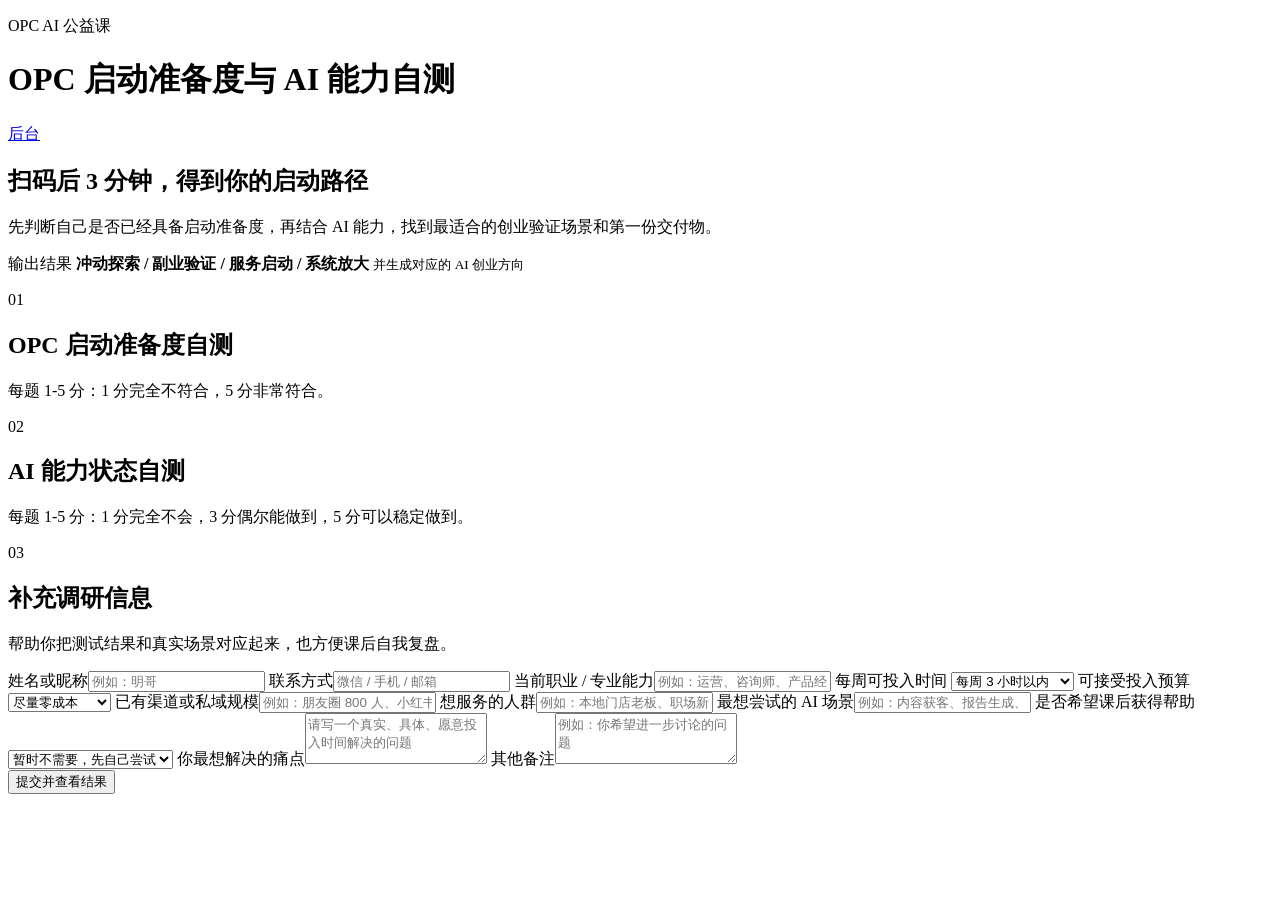
==== webapp/public/index.html @ 3d86de77 "Add OPC AI survey app" ====
<!doctype html>
<html lang="zh-CN">
  <head>
    <meta charset="utf-8" />
    <meta name="viewport" content="width=device-width, initial-scale=1" />
    <title>OPC AI 创业自测</title>
    <link rel="stylesheet" href="/styles.css" />
  </head>
  <body>
    <header class="topbar">
      <div>
        <p class="eyebrow">OPC AI 公益课</p>
        <h1>OPC 启动准备度与 AI 能力自测</h1>
      </div>
      <a class="ghost-link" href="/admin.html">后台</a>
    </header>

    <main class="shell">
      <section class="hero">
        <div class="hero-copy">
          <h2>扫码后 3 分钟，得到你的启动路径</h2>
          <p>先判断自己是否已经具备启动准备度，再结合 AI 能力，找到最适合的创业验证场景和第一份交付物。</p>
        </div>
        <div class="hero-panel">
          <span>输出结果</span>
          <strong>冲动探索 / 副业验证 / 服务启动 / 系统放大</strong>
          <small>并生成对应的 AI 创业方向</small>
        </div>
      </section>

      <form id="surveyForm" class="survey">
        <section class="section">
          <div class="section-head">
            <p class="step">01</p>
            <div>
              <h2>OPC 启动准备度自测</h2>
              <p>每题 1-5 分：1 分完全不符合，5 分非常符合。</p>
            </div>
          </div>
          <div id="readinessQuestions" class="question-list"></div>
        </section>

        <section class="section">
          <div class="section-head">
            <p class="step">02</p>
            <div>
              <h2>AI 能力状态自测</h2>
              <p>每题 1-5 分：1 分完全不会，3 分偶尔能做到，5 分可以稳定做到。</p>
            </div>
          </div>
          <div id="aiQuestions" class="question-list compact"></div>
        </section>

        <section class="section">
          <div class="section-head">
            <p class="step">03</p>
          <div>
            <h2>补充调研信息</h2>
              <p>帮助你把测试结果和真实场景对应起来，也方便课后自我复盘。</p>
            </div>
          </div>
          <div class="form-grid">
            <label>姓名或昵称<input name="name" placeholder="例如：明哥" /></label>
            <label>联系方式<input name="contact" placeholder="微信 / 手机 / 邮箱" /></label>
            <label>当前职业 / 专业能力<input name="role" placeholder="例如：运营、咨询师、产品经理" /></label>
            <label>每周可投入时间
              <select name="weeklyTime">
                <option value="每周 3 小时以内">每周 3 小时以内</option>
                <option value="每周 3-8 小时">每周 3-8 小时</option>
                <option value="每周 8-20 小时">每周 8-20 小时</option>
                <option value="每周 20 小时以上">每周 20 小时以上</option>
              </select>
            </label>
            <label>可接受投入预算
              <select name="budget">
                <option value="尽量零成本">尽量零成本</option>
                <option value="1000 元以内">1000 元以内</option>
                <option value="1000-5000 元">1000-5000 元</option>
                <option value="5000 元以上">5000 元以上</option>
              </select>
            </label>
            <label>已有渠道或私域规模<input name="channel" placeholder="例如：朋友圈 800 人、小红书 2000 粉" /></label>
            <label>想服务的人群<input name="targetUser" placeholder="例如：本地门店老板、职场新人" /></label>
            <label>最想尝试的 AI 场景<input name="preferredScene" placeholder="例如：内容获客、报告生成、自动化工具" /></label>
            <label>是否希望课后获得帮助
              <select name="supportIntent">
                <option value="暂时不需要，先自己尝试">暂时不需要，先自己尝试</option>
                <option value="希望获得学习资料">希望获得学习资料</option>
                <option value="希望有人帮我诊断方向">希望有人帮我诊断方向</option>
                <option value="希望参加后续训练或陪跑">希望参加后续训练或陪跑</option>
              </select>
            </label>
            <label class="wide">你最想解决的痛点<textarea name="painPoint" rows="3" placeholder="请写一个真实、具体、愿意投入时间解决的问题"></textarea></label>
            <label class="wide">其他备注<textarea name="notes" rows="3" placeholder="例如：你希望进一步讨论的问题"></textarea></label>
          </div>
          <button class="primary" type="submit">提交并查看结果</button>
        </section>
      </form>

      <section id="result" class="result hidden" aria-live="polite"></section>
    </main>

    <script src="/app.js"></script>
  </body>
</html>
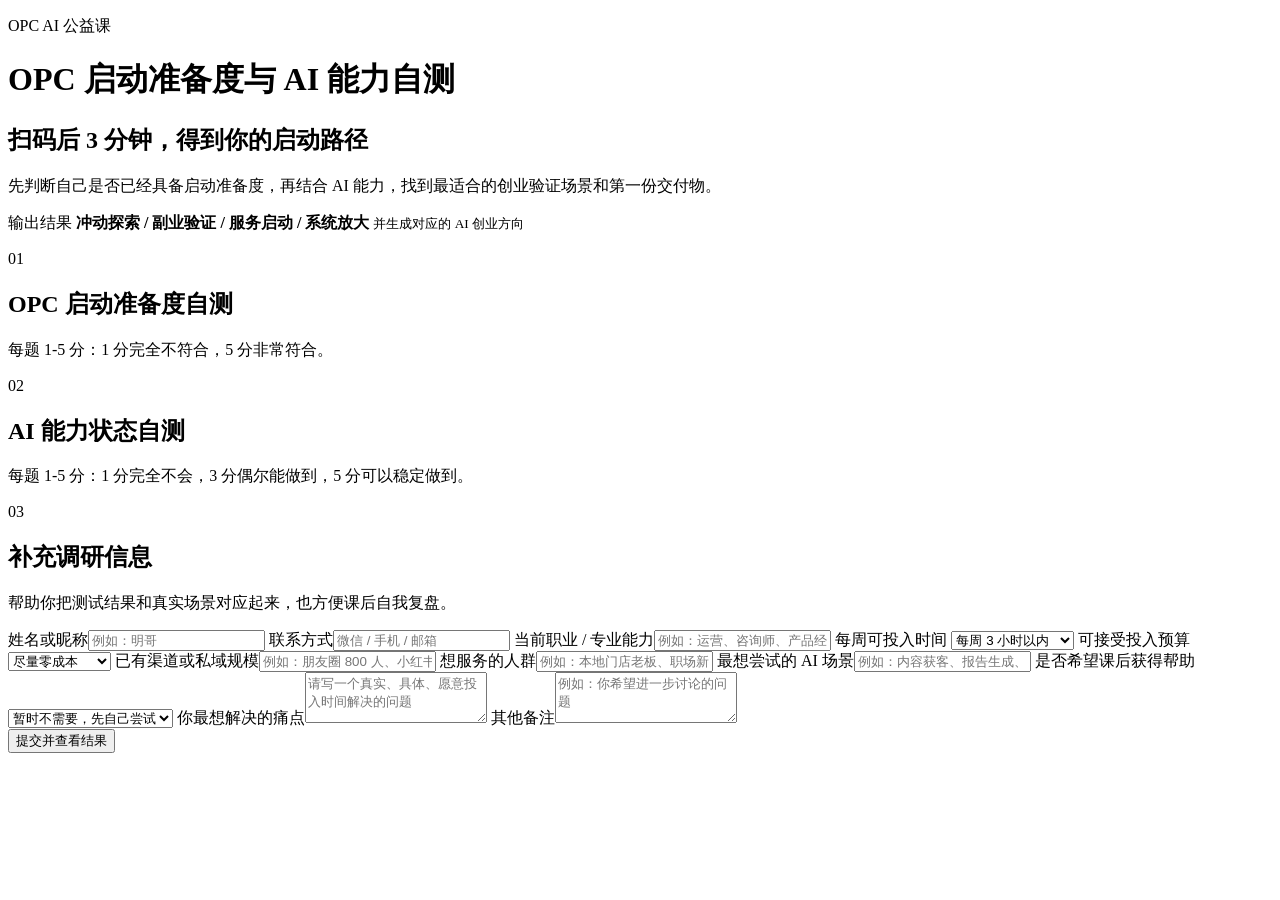
==== commit e1288de5: "Remove admin link from survey page" ====
--- a/webapp/public/index.html
+++ b/webapp/public/index.html
@@ -12,7 +12,6 @@
         <p class="eyebrow">OPC AI 公益课</p>
         <h1>OPC 启动准备度与 AI 能力自测</h1>
       </div>
-      <a class="ghost-link" href="/admin.html">后台</a>
     </header>
 
     <main class="shell">
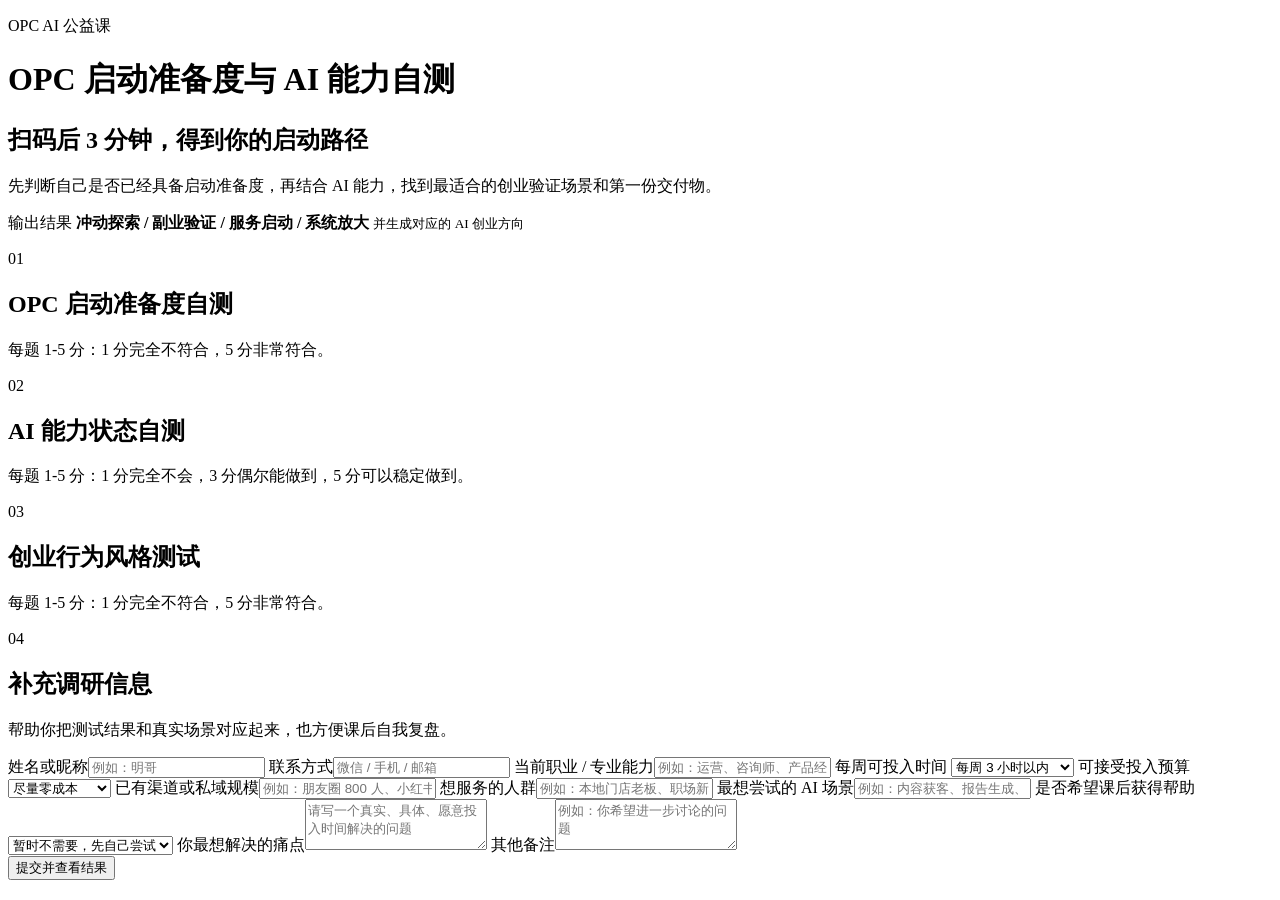
==== commit 3de7223d: "Add behavior style assessment sprint" ====
--- a/webapp/public/index.html
+++ b/webapp/public/index.html
@@ -53,8 +53,19 @@
         <section class="section">
           <div class="section-head">
             <p class="step">03</p>
-          <div>
-            <h2>补充调研信息</h2>
+            <div>
+              <h2>创业行为风格测试</h2>
+              <p>每题 1-5 分：1 分完全不符合，5 分非常符合。</p>
+            </div>
+          </div>
+          <div id="behaviorQuestions" class="question-list compact"></div>
+        </section>
+
+        <section class="section">
+          <div class="section-head">
+            <p class="step">04</p>
+            <div>
+              <h2>补充调研信息</h2>
               <p>帮助你把测试结果和真实场景对应起来，也方便课后自我复盘。</p>
             </div>
           </div>
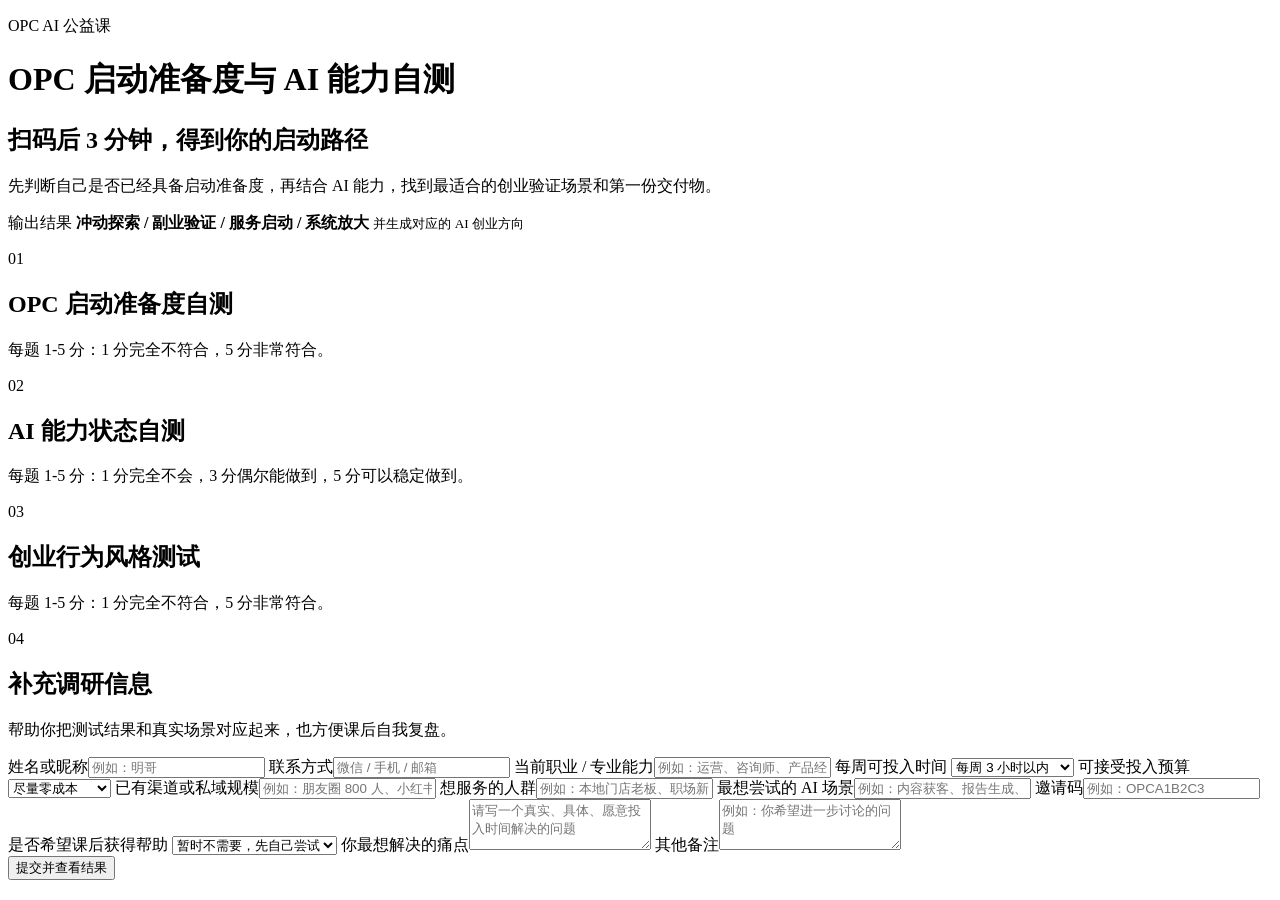
==== commit 54fbd82c: "Add lightweight user credits invitations sprint" ====
--- a/webapp/public/index.html
+++ b/webapp/public/index.html
@@ -92,6 +92,7 @@
             <label>已有渠道或私域规模<input name="channel" placeholder="例如：朋友圈 800 人、小红书 2000 粉" /></label>
             <label>想服务的人群<input name="targetUser" placeholder="例如：本地门店老板、职场新人" /></label>
             <label>最想尝试的 AI 场景<input name="preferredScene" placeholder="例如：内容获客、报告生成、自动化工具" /></label>
+            <label>邀请码<input name="inviteCode" placeholder="例如：OPCA1B2C3" /></label>
             <label>是否希望课后获得帮助
               <select name="supportIntent">
                 <option value="暂时不需要，先自己尝试">暂时不需要，先自己尝试</option>
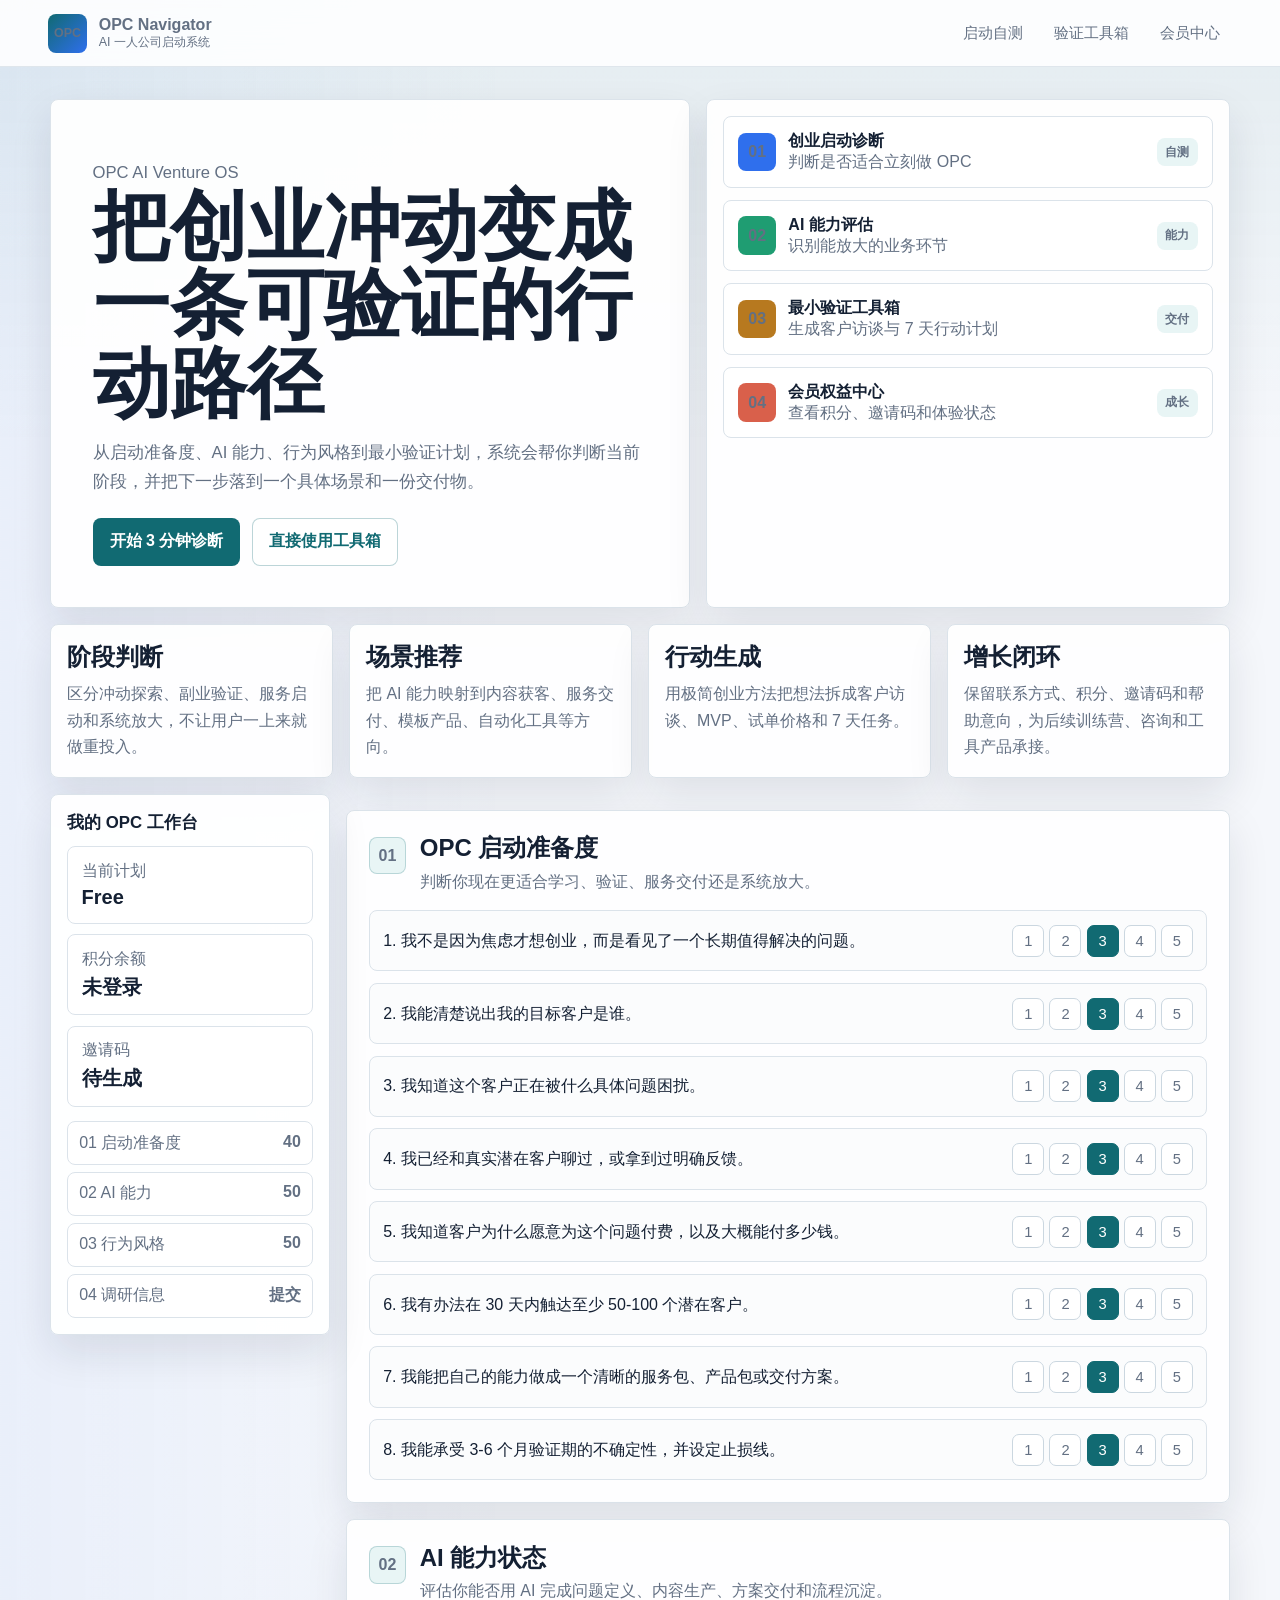
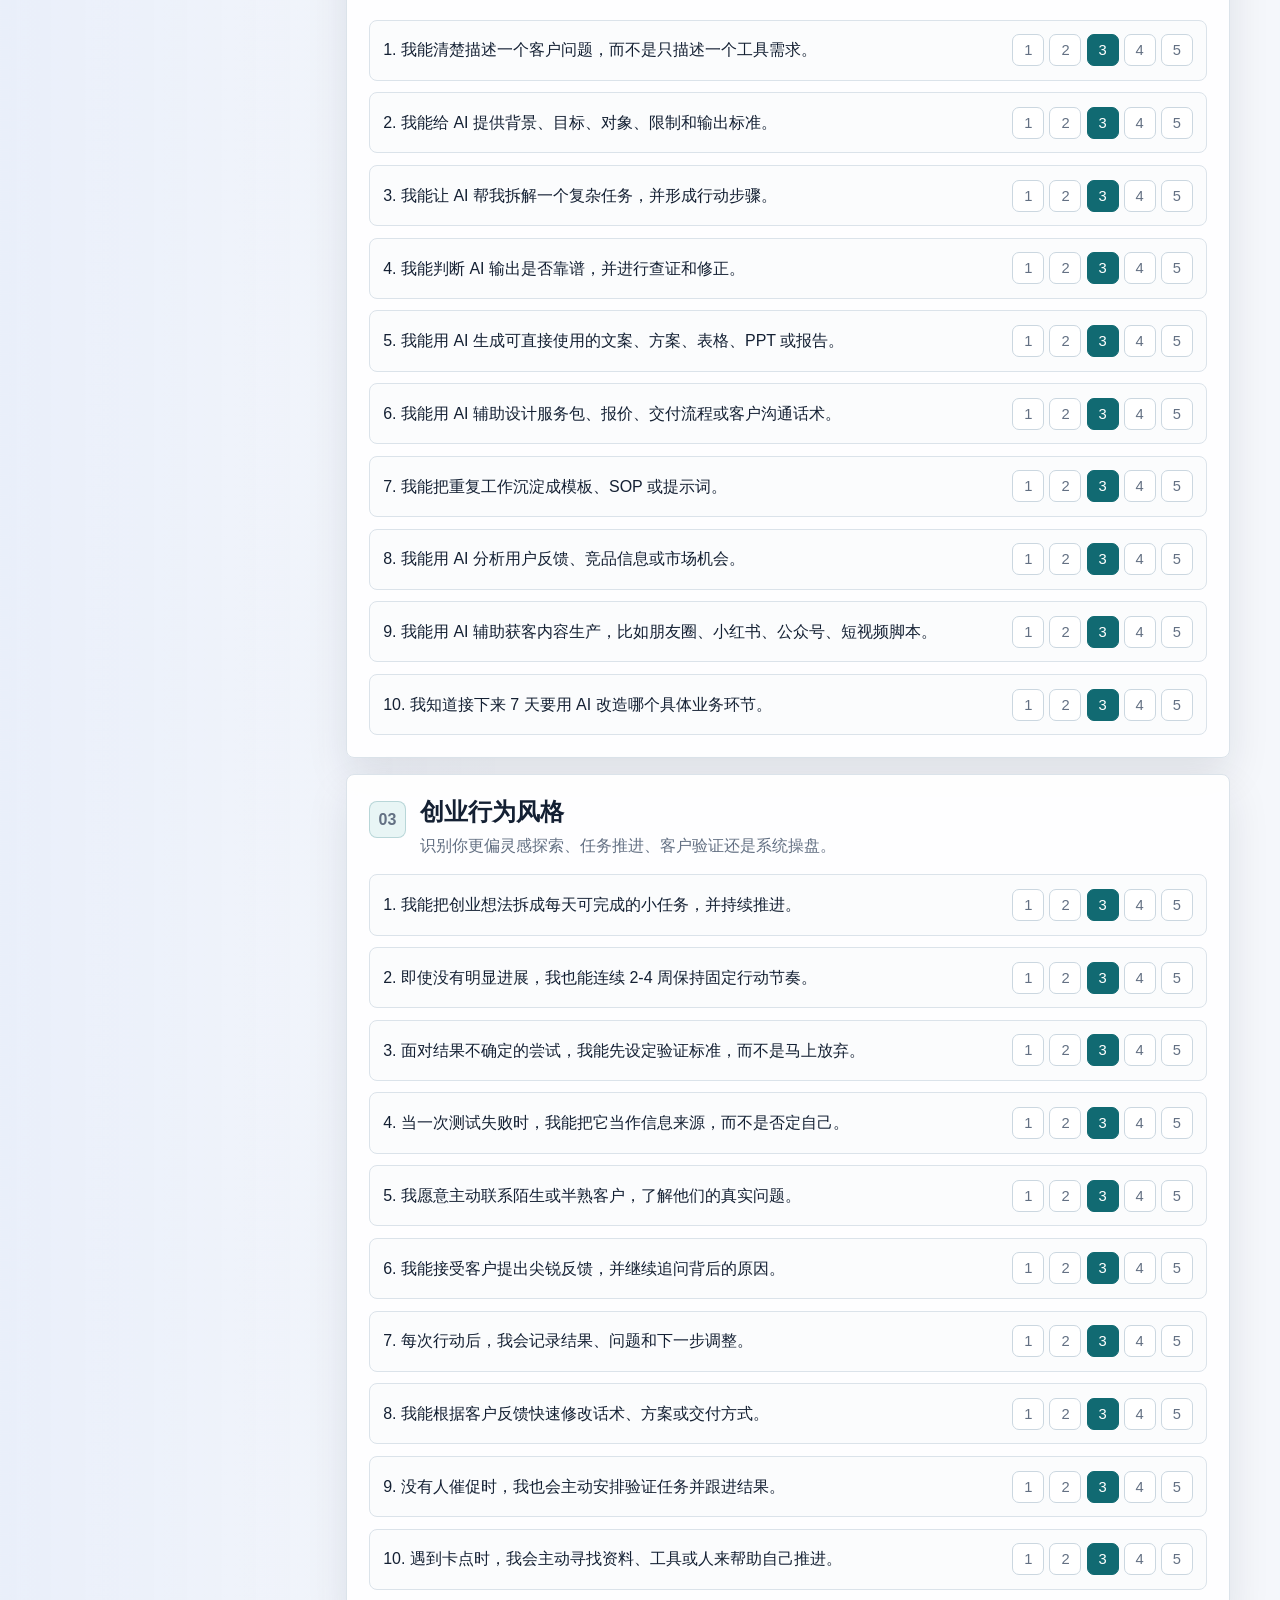
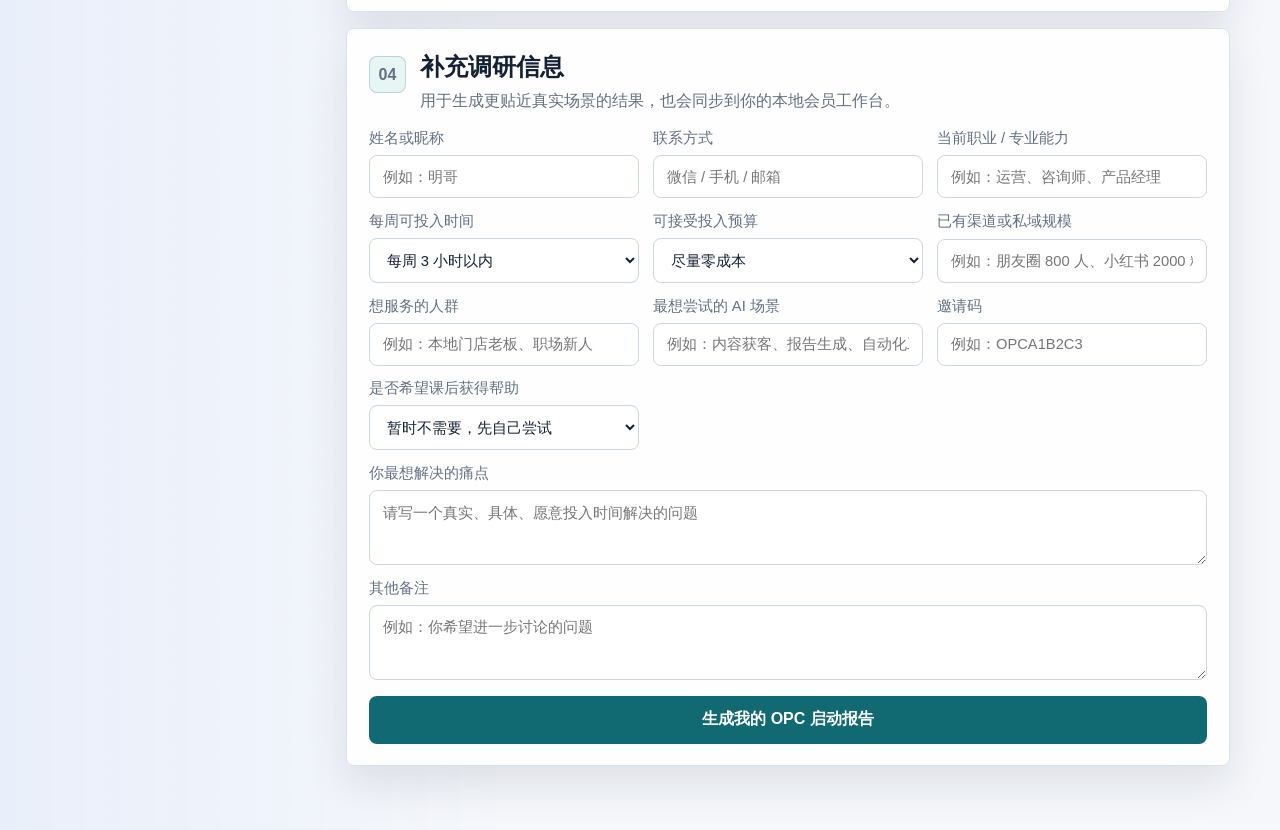
==== commit 0973a577: "Redesign C-side product experience" ====
--- a/webapp/public/index.html
+++ b/webapp/public/index.html
@@ -3,114 +3,182 @@
   <head>
     <meta charset="utf-8" />
     <meta name="viewport" content="width=device-width, initial-scale=1" />
-    <title>OPC AI 创业自测</title>
-    <link rel="stylesheet" href="/styles.css" />
+    <title>OPC Navigator | AI 一人公司启动系统</title>
+    <link rel="stylesheet" href="styles.css" />
   </head>
   <body>
-    <header class="topbar">
-      <div>
-        <p class="eyebrow">OPC AI 公益课</p>
-        <h1>OPC 启动准备度与 AI 能力自测</h1>
-      </div>
+    <header class="app-header">
+      <a class="brand" href="./">
+        <span class="brand-mark">OPC</span>
+        <span>
+          <strong>OPC Navigator</strong>
+          <span>AI 一人公司启动系统</span>
+        </span>
+      </a>
+      <nav class="nav" aria-label="主导航">
+        <a href="#assessment">启动自测</a>
+        <a href="toolbox.html">验证工具箱</a>
+        <a href="member.html">会员中心</a>
+      </nav>
     </header>
 
-    <main class="shell">
-      <section class="hero">
+    <main class="product-shell">
+      <section class="workbench-hero">
         <div class="hero-copy">
-          <h2>扫码后 3 分钟，得到你的启动路径</h2>
-          <p>先判断自己是否已经具备启动准备度，再结合 AI 能力，找到最适合的创业验证场景和第一份交付物。</p>
+          <p class="eyebrow">OPC AI Venture OS</p>
+          <h1>把创业冲动变成一条可验证的行动路径</h1>
+          <p>从启动准备度、AI 能力、行为风格到最小验证计划，系统会帮你判断当前阶段，并把下一步落到一个具体场景和一份交付物。</p>
+          <div class="hero-actions">
+            <a class="primary" href="#assessment">开始 3 分钟诊断</a>
+            <a class="secondary" href="toolbox.html">直接使用工具箱</a>
+          </div>
         </div>
-        <div class="hero-panel">
-          <span>输出结果</span>
-          <strong>冲动探索 / 副业验证 / 服务启动 / 系统放大</strong>
-          <small>并生成对应的 AI 创业方向</small>
-        </div>
+        <aside class="hero-panel">
+          <div class="system-map">
+            <div class="map-item">
+              <span class="map-icon">01</span>
+              <div><strong>创业启动诊断</strong><span>判断是否适合立刻做 OPC</span></div>
+              <span class="chip">自测</span>
+            </div>
+            <div class="map-item">
+              <span class="map-icon">02</span>
+              <div><strong>AI 能力评估</strong><span>识别能放大的业务环节</span></div>
+              <span class="chip">能力</span>
+            </div>
+            <div class="map-item">
+              <span class="map-icon">03</span>
+              <div><strong>最小验证工具箱</strong><span>生成客户访谈与 7 天行动计划</span></div>
+              <span class="chip">交付</span>
+            </div>
+            <div class="map-item">
+              <span class="map-icon">04</span>
+              <div><strong>会员权益中心</strong><span>查看积分、邀请码和体验状态</span></div>
+              <span class="chip">成长</span>
+            </div>
+          </div>
+        </aside>
       </section>
 
-      <form id="surveyForm" class="survey">
-        <section class="section">
-          <div class="section-head">
-            <p class="step">01</p>
-            <div>
-              <h2>OPC 启动准备度自测</h2>
-              <p>每题 1-5 分：1 分完全不符合，5 分非常符合。</p>
+      <section class="module-grid" aria-label="产品模块">
+        <article class="product-card">
+          <h2>阶段判断</h2>
+          <p>区分冲动探索、副业验证、服务启动和系统放大，不让用户一上来就做重投入。</p>
+        </article>
+        <article class="product-card">
+          <h2>场景推荐</h2>
+          <p>把 AI 能力映射到内容获客、服务交付、模板产品、自动化工具等方向。</p>
+        </article>
+        <article class="product-card">
+          <h2>行动生成</h2>
+          <p>用极简创业方法把想法拆成客户访谈、MVP、试单价格和 7 天任务。</p>
+        </article>
+        <article class="product-card">
+          <h2>增长闭环</h2>
+          <p>保留联系方式、积分、邀请码和帮助意向，为后续训练营、咨询和工具产品承接。</p>
+        </article>
+      </section>
+
+      <div class="workspace-layout" id="assessment">
+        <aside class="profile-panel">
+          <h2>我的 OPC 工作台</h2>
+          <div class="mini-stack">
+            <div class="mini-card"><span>当前计划</span><strong id="memberPlan">Free</strong></div>
+            <div class="mini-card"><span>积分余额</span><strong id="memberCredits">未登录</strong></div>
+            <div class="mini-card"><span>邀请码</span><strong id="memberInviteCode">待生成</strong></div>
+          </div>
+          <div class="step-list">
+            <a href="#readinessBlock"><span>01 启动准备度</span><strong>40</strong></a>
+            <a href="#aiBlock"><span>02 AI 能力</span><strong>50</strong></a>
+            <a href="#behaviorBlock"><span>03 行为风格</span><strong>50</strong></a>
+            <a href="#researchBlock"><span>04 调研信息</span><strong>提交</strong></a>
+          </div>
+        </aside>
+
+        <form id="surveyForm" class="survey">
+          <section class="section" id="readinessBlock">
+            <div class="section-head">
+              <p class="step">01</p>
+              <div>
+                <h2>OPC 启动准备度</h2>
+                <p>判断你现在更适合学习、验证、服务交付还是系统放大。</p>
+              </div>
             </div>
-          </div>
-          <div id="readinessQuestions" class="question-list"></div>
-        </section>
+            <div id="readinessQuestions" class="question-list"></div>
+          </section>
 
-        <section class="section">
-          <div class="section-head">
-            <p class="step">02</p>
-            <div>
-              <h2>AI 能力状态自测</h2>
-              <p>每题 1-5 分：1 分完全不会，3 分偶尔能做到，5 分可以稳定做到。</p>
+          <section class="section" id="aiBlock">
+            <div class="section-head">
+              <p class="step">02</p>
+              <div>
+                <h2>AI 能力状态</h2>
+                <p>评估你能否用 AI 完成问题定义、内容生产、方案交付和流程沉淀。</p>
+              </div>
             </div>
-          </div>
-          <div id="aiQuestions" class="question-list compact"></div>
-        </section>
+            <div id="aiQuestions" class="question-list compact"></div>
+          </section>
 
-        <section class="section">
-          <div class="section-head">
-            <p class="step">03</p>
-            <div>
-              <h2>创业行为风格测试</h2>
-              <p>每题 1-5 分：1 分完全不符合，5 分非常符合。</p>
+          <section class="section" id="behaviorBlock">
+            <div class="section-head">
+              <p class="step">03</p>
+              <div>
+                <h2>创业行为风格</h2>
+                <p>识别你更偏灵感探索、任务推进、客户验证还是系统操盘。</p>
+              </div>
             </div>
-          </div>
-          <div id="behaviorQuestions" class="question-list compact"></div>
-        </section>
+            <div id="behaviorQuestions" class="question-list compact"></div>
+          </section>
 
-        <section class="section">
-          <div class="section-head">
-            <p class="step">04</p>
-            <div>
-              <h2>补充调研信息</h2>
-              <p>帮助你把测试结果和真实场景对应起来，也方便课后自我复盘。</p>
+          <section class="section" id="researchBlock">
+            <div class="section-head">
+              <p class="step">04</p>
+              <div>
+                <h2>补充调研信息</h2>
+                <p>用于生成更贴近真实场景的结果，也会同步到你的本地会员工作台。</p>
+              </div>
             </div>
-          </div>
-          <div class="form-grid">
-            <label>姓名或昵称<input name="name" placeholder="例如：明哥" /></label>
-            <label>联系方式<input name="contact" placeholder="微信 / 手机 / 邮箱" /></label>
-            <label>当前职业 / 专业能力<input name="role" placeholder="例如：运营、咨询师、产品经理" /></label>
-            <label>每周可投入时间
-              <select name="weeklyTime">
-                <option value="每周 3 小时以内">每周 3 小时以内</option>
-                <option value="每周 3-8 小时">每周 3-8 小时</option>
-                <option value="每周 8-20 小时">每周 8-20 小时</option>
-                <option value="每周 20 小时以上">每周 20 小时以上</option>
-              </select>
-            </label>
-            <label>可接受投入预算
-              <select name="budget">
-                <option value="尽量零成本">尽量零成本</option>
-                <option value="1000 元以内">1000 元以内</option>
-                <option value="1000-5000 元">1000-5000 元</option>
-                <option value="5000 元以上">5000 元以上</option>
-              </select>
-            </label>
-            <label>已有渠道或私域规模<input name="channel" placeholder="例如：朋友圈 800 人、小红书 2000 粉" /></label>
-            <label>想服务的人群<input name="targetUser" placeholder="例如：本地门店老板、职场新人" /></label>
-            <label>最想尝试的 AI 场景<input name="preferredScene" placeholder="例如：内容获客、报告生成、自动化工具" /></label>
-            <label>邀请码<input name="inviteCode" placeholder="例如：OPCA1B2C3" /></label>
-            <label>是否希望课后获得帮助
-              <select name="supportIntent">
-                <option value="暂时不需要，先自己尝试">暂时不需要，先自己尝试</option>
-                <option value="希望获得学习资料">希望获得学习资料</option>
-                <option value="希望有人帮我诊断方向">希望有人帮我诊断方向</option>
-                <option value="希望参加后续训练或陪跑">希望参加后续训练或陪跑</option>
-              </select>
-            </label>
-            <label class="wide">你最想解决的痛点<textarea name="painPoint" rows="3" placeholder="请写一个真实、具体、愿意投入时间解决的问题"></textarea></label>
-            <label class="wide">其他备注<textarea name="notes" rows="3" placeholder="例如：你希望进一步讨论的问题"></textarea></label>
-          </div>
-          <button class="primary" type="submit">提交并查看结果</button>
-        </section>
-      </form>
+            <div class="form-grid">
+              <label>姓名或昵称<input name="name" placeholder="例如：明哥" /></label>
+              <label>联系方式<input name="contact" placeholder="微信 / 手机 / 邮箱" /></label>
+              <label>当前职业 / 专业能力<input name="role" placeholder="例如：运营、咨询师、产品经理" /></label>
+              <label>每周可投入时间
+                <select name="weeklyTime">
+                  <option value="每周 3 小时以内">每周 3 小时以内</option>
+                  <option value="每周 3-8 小时">每周 3-8 小时</option>
+                  <option value="每周 8-20 小时">每周 8-20 小时</option>
+                  <option value="每周 20 小时以上">每周 20 小时以上</option>
+                </select>
+              </label>
+              <label>可接受投入预算
+                <select name="budget">
+                  <option value="尽量零成本">尽量零成本</option>
+                  <option value="1000 元以内">1000 元以内</option>
+                  <option value="1000-5000 元">1000-5000 元</option>
+                  <option value="5000 元以上">5000 元以上</option>
+                </select>
+              </label>
+              <label>已有渠道或私域规模<input name="channel" placeholder="例如：朋友圈 800 人、小红书 2000 粉" /></label>
+              <label>想服务的人群<input name="targetUser" placeholder="例如：本地门店老板、职场新人" /></label>
+              <label>最想尝试的 AI 场景<input name="preferredScene" placeholder="例如：内容获客、报告生成、自动化工具" /></label>
+              <label>邀请码<input name="inviteCode" placeholder="例如：OPCA1B2C3" /></label>
+              <label>是否希望课后获得帮助
+                <select name="supportIntent">
+                  <option value="暂时不需要，先自己尝试">暂时不需要，先自己尝试</option>
+                  <option value="希望获得学习资料">希望获得学习资料</option>
+                  <option value="希望有人帮我诊断方向">希望有人帮我诊断方向</option>
+                  <option value="希望参加后续训练或陪跑">希望参加后续训练或陪跑</option>
+                </select>
+              </label>
+              <label class="wide">你最想解决的痛点<textarea name="painPoint" rows="3" placeholder="请写一个真实、具体、愿意投入时间解决的问题"></textarea></label>
+              <label class="wide">其他备注<textarea name="notes" rows="3" placeholder="例如：你希望进一步讨论的问题"></textarea></label>
+            </div>
+            <button class="primary" type="submit">生成我的 OPC 启动报告</button>
+          </section>
+        </form>
+      </div>
 
       <section id="result" class="result hidden" aria-live="polite"></section>
     </main>
 
-    <script src="/app.js"></script>
+    <script src="app.js"></script>
   </body>
 </html>
--- a/webapp/public/styles.css
+++ b/webapp/public/styles.css
@@ -0,0 +1,749 @@
+:root {
+  --bg: #f5f7fb;
+  --surface: #ffffff;
+  --surface-soft: #f0f6f8;
+  --ink: #142033;
+  --muted: #637083;
+  --line: #dbe3ea;
+  --primary: #116a72;
+  --primary-strong: #0b4e59;
+  --blue: #2f6fed;
+  --green: #1f9d72;
+  --amber: #b7791f;
+  --coral: #d9604b;
+  --shadow: 0 18px 42px rgba(20, 32, 51, 0.1);
+}
+
+* {
+  box-sizing: border-box;
+}
+
+html {
+  scroll-behavior: smooth;
+}
+
+body {
+  margin: 0;
+  min-height: 100vh;
+  color: var(--ink);
+  font-family: "Microsoft YaHei", "PingFang SC", Arial, sans-serif;
+  background:
+    linear-gradient(180deg, rgba(17, 106, 114, 0.08), transparent 28rem),
+    linear-gradient(90deg, rgba(47, 111, 237, 0.06), transparent 32rem),
+    var(--bg);
+}
+
+button,
+input,
+select,
+textarea {
+  font: inherit;
+}
+
+a {
+  color: inherit;
+}
+
+.app-header,
+.topbar {
+  position: sticky;
+  top: 0;
+  z-index: 5;
+  display: flex;
+  align-items: center;
+  justify-content: space-between;
+  gap: 1rem;
+  padding: 0.85rem clamp(1rem, 4vw, 3rem);
+  border-bottom: 1px solid rgba(219, 227, 234, 0.88);
+  background: rgba(255, 255, 255, 0.88);
+  backdrop-filter: blur(16px);
+}
+
+.brand {
+  display: flex;
+  align-items: center;
+  gap: 0.72rem;
+  text-decoration: none;
+}
+
+.brand-mark {
+  display: grid;
+  place-items: center;
+  width: 2.45rem;
+  height: 2.45rem;
+  border-radius: 8px;
+  color: #ffffff;
+  font-weight: 900;
+  background: linear-gradient(135deg, var(--primary), var(--blue));
+}
+
+.brand strong,
+.topbar h1 {
+  display: block;
+  margin: 0;
+  font-size: 1rem;
+  letter-spacing: 0;
+}
+
+.brand span,
+.eyebrow,
+.step-label {
+  color: var(--muted);
+  font-size: 0.78rem;
+}
+
+.nav {
+  display: flex;
+  align-items: center;
+  gap: 0.35rem;
+}
+
+.nav a,
+.ghost-link,
+.secondary,
+.primary,
+.chip {
+  border-radius: 8px;
+  text-decoration: none;
+}
+
+.nav a,
+.ghost-link {
+  padding: 0.6rem 0.78rem;
+  color: var(--muted);
+  font-size: 0.92rem;
+}
+
+.nav a:hover,
+.ghost-link:hover {
+  color: var(--primary);
+  background: var(--surface-soft);
+}
+
+.shell,
+.product-shell {
+  width: min(1180px, calc(100% - 2rem));
+  margin: 0 auto;
+  padding: 1.25rem 0 4rem;
+}
+
+.workbench-hero {
+  display: grid;
+  grid-template-columns: minmax(0, 1.1fr) minmax(330px, 0.9fr);
+  gap: 1rem;
+  align-items: stretch;
+  margin: 0.75rem 0 1rem;
+}
+
+.hero-copy,
+.hero-panel,
+.product-card,
+.section,
+.admin-login,
+.metrics article,
+.profile-panel,
+.mini-card,
+.tool-panel,
+.member-card {
+  border: 1px solid var(--line);
+  border-radius: 8px;
+  background: rgba(255, 255, 255, 0.94);
+  box-shadow: var(--shadow);
+}
+
+.hero-copy {
+  padding: clamp(1.4rem, 4vw, 2.6rem);
+  overflow: hidden;
+}
+
+.hero-copy h1,
+.hero-copy h2 {
+  max-width: 48rem;
+  margin: 0;
+  font-size: clamp(2.3rem, 6vw, 4.8rem);
+  line-height: 1.02;
+  letter-spacing: 0;
+}
+
+.hero-copy p {
+  max-width: 43rem;
+  margin: 1rem 0 0;
+  color: var(--muted);
+  font-size: 1.04rem;
+  line-height: 1.75;
+}
+
+.hero-actions {
+  display: flex;
+  flex-wrap: wrap;
+  gap: 0.75rem;
+  margin-top: 1.35rem;
+}
+
+.primary,
+.secondary {
+  display: inline-flex;
+  align-items: center;
+  justify-content: center;
+  min-height: 2.75rem;
+  padding: 0.78rem 1rem;
+  border: 1px solid transparent;
+  cursor: pointer;
+  font-weight: 800;
+}
+
+.primary {
+  color: #ffffff;
+  background: var(--primary);
+}
+
+.primary:hover {
+  background: var(--primary-strong);
+}
+
+.secondary {
+  color: var(--primary);
+  background: #ffffff;
+  border-color: rgba(17, 106, 114, 0.28);
+}
+
+.secondary:hover {
+  background: var(--surface-soft);
+}
+
+.inline-action {
+  width: auto;
+  margin-top: 0.8rem;
+}
+
+.hero-panel {
+  padding: 1rem;
+}
+
+.system-map {
+  display: grid;
+  gap: 0.75rem;
+}
+
+.map-item {
+  display: grid;
+  grid-template-columns: 2.4rem minmax(0, 1fr) auto;
+  gap: 0.75rem;
+  align-items: center;
+  padding: 0.86rem;
+  border: 1px solid var(--line);
+  border-radius: 8px;
+  background: var(--surface);
+}
+
+.map-icon {
+  display: grid;
+  place-items: center;
+  width: 2.4rem;
+  height: 2.4rem;
+  border-radius: 8px;
+  color: #ffffff;
+  font-weight: 900;
+  background: var(--blue);
+}
+
+.map-item:nth-child(2) .map-icon {
+  background: var(--green);
+}
+
+.map-item:nth-child(3) .map-icon {
+  background: var(--amber);
+}
+
+.map-item:nth-child(4) .map-icon {
+  background: var(--coral);
+}
+
+.map-item strong,
+.mini-card strong,
+.member-card strong {
+  display: block;
+}
+
+.map-item span,
+.hero-panel small,
+.section p,
+.product-card p,
+.mini-card span,
+.member-card span,
+label {
+  color: var(--muted);
+}
+
+.chip {
+  padding: 0.35rem 0.55rem;
+  color: var(--primary);
+  font-size: 0.78rem;
+  font-weight: 800;
+  background: #e8f5f5;
+}
+
+.module-grid {
+  display: grid;
+  grid-template-columns: repeat(4, minmax(0, 1fr));
+  gap: 1rem;
+  margin: 1rem 0;
+}
+
+.product-card {
+  padding: 1rem;
+}
+
+.product-card h2,
+.product-card h3,
+.section h2,
+.result h2,
+.tool-panel h2,
+.member-card h2 {
+  margin: 0;
+  letter-spacing: 0;
+}
+
+.product-card p {
+  margin: 0.5rem 0 0;
+  line-height: 1.65;
+}
+
+.workspace-layout {
+  display: grid;
+  grid-template-columns: 280px minmax(0, 1fr);
+  gap: 1rem;
+  align-items: start;
+}
+
+.profile-panel {
+  position: sticky;
+  top: 5rem;
+  padding: 1rem;
+}
+
+.profile-panel h2 {
+  margin: 0 0 0.8rem;
+  font-size: 1.05rem;
+}
+
+.mini-stack {
+  display: grid;
+  gap: 0.65rem;
+}
+
+.mini-card {
+  padding: 0.85rem;
+  box-shadow: none;
+}
+
+.mini-card strong {
+  margin-top: 0.25rem;
+  font-size: 1.25rem;
+}
+
+.step-list {
+  display: grid;
+  gap: 0.45rem;
+  margin-top: 0.9rem;
+}
+
+.step-list a {
+  display: flex;
+  justify-content: space-between;
+  gap: 0.7rem;
+  padding: 0.65rem 0.7rem;
+  border: 1px solid var(--line);
+  border-radius: 8px;
+  color: var(--muted);
+  text-decoration: none;
+  background: #ffffff;
+}
+
+.step-list a:hover {
+  color: var(--primary);
+  border-color: rgba(17, 106, 114, 0.34);
+}
+
+.section,
+.admin-login {
+  margin-top: 1rem;
+  padding: clamp(1rem, 3vw, 1.35rem);
+}
+
+.section-head {
+  display: flex;
+  gap: 0.85rem;
+  align-items: flex-start;
+  margin-bottom: 1rem;
+}
+
+.step,
+.step-label {
+  display: grid;
+  place-items: center;
+  flex: 0 0 2.35rem;
+  height: 2.35rem;
+  margin: 0;
+  border: 1px solid rgba(17, 106, 114, 0.22);
+  border-radius: 8px;
+  color: var(--primary);
+  font-weight: 900;
+  background: #e8f5f5;
+}
+
+.section p {
+  margin: 0.28rem 0 0;
+  line-height: 1.6;
+}
+
+.question-list {
+  display: grid;
+  gap: 0.72rem;
+}
+
+.question {
+  display: grid;
+  grid-template-columns: minmax(0, 1fr) auto;
+  gap: 1rem;
+  align-items: center;
+  padding: 0.85rem;
+  border: 1px solid var(--line);
+  border-radius: 8px;
+  background: #fbfcfd;
+}
+
+.question p {
+  margin: 0;
+  color: var(--ink);
+}
+
+.scale {
+  display: flex;
+  gap: 0.32rem;
+}
+
+.scale input {
+  position: absolute;
+  opacity: 0;
+}
+
+.scale span {
+  display: grid;
+  place-items: center;
+  width: 2rem;
+  height: 2rem;
+  border: 1px solid #cbd7e0;
+  border-radius: 7px;
+  color: var(--muted);
+  cursor: pointer;
+  background: #ffffff;
+}
+
+.scale input:checked + span {
+  border-color: var(--primary);
+  color: #ffffff;
+  background: var(--primary);
+}
+
+.form-grid {
+  display: grid;
+  grid-template-columns: repeat(3, minmax(0, 1fr));
+  gap: 0.85rem;
+}
+
+label {
+  display: grid;
+  gap: 0.45rem;
+  font-size: 0.92rem;
+}
+
+.wide {
+  grid-column: span 3;
+}
+
+input,
+select,
+textarea {
+  width: 100%;
+  border: 1px solid #cbd7e0;
+  border-radius: 8px;
+  color: var(--ink);
+  background: #ffffff;
+  padding: 0.78rem 0.82rem;
+  outline: none;
+}
+
+textarea {
+  resize: vertical;
+}
+
+input:focus,
+select:focus,
+textarea:focus {
+  border-color: var(--primary);
+  box-shadow: 0 0 0 3px rgba(17, 106, 114, 0.12);
+}
+
+form > .primary,
+.survey .primary {
+  width: 100%;
+  margin-top: 1rem;
+}
+
+.result {
+  margin-top: 1rem;
+  padding: clamp(1rem, 4vw, 1.5rem);
+  border: 1px solid rgba(31, 157, 114, 0.28);
+  border-radius: 8px;
+  background: #f5fbf8;
+  box-shadow: var(--shadow);
+}
+
+.result-grid {
+  display: grid;
+  grid-template-columns: repeat(4, minmax(0, 1fr));
+  gap: 0.8rem;
+}
+
+.result-card,
+.metrics article {
+  padding: 1rem;
+}
+
+.result-card {
+  border: 1px solid rgba(31, 157, 114, 0.18);
+  border-radius: 8px;
+  background: #ffffff;
+}
+
+.result-card span,
+.metrics span {
+  display: block;
+  margin-bottom: 0.4rem;
+  color: var(--muted);
+  font-size: 0.88rem;
+}
+
+.result-card strong,
+.metrics strong {
+  display: block;
+  color: var(--ink);
+  font-size: 1.25rem;
+  line-height: 1.35;
+}
+
+.result-card p,
+.result-card li,
+.timeline-row p,
+.tool-panel p,
+.member-card p {
+  color: var(--muted);
+  line-height: 1.65;
+}
+
+.notice {
+  color: var(--amber);
+}
+
+.toolbox-grid,
+.tool-grid,
+.member-grid {
+  display: grid;
+  grid-template-columns: repeat(2, minmax(0, 1fr));
+  gap: 1rem;
+  margin-top: 1rem;
+}
+
+.tool-panel,
+.member-card {
+  padding: 1.15rem;
+}
+
+.timeline {
+  display: grid;
+  gap: 0.65rem;
+}
+
+.timeline-row {
+  padding: 0.75rem;
+  border: 1px solid var(--line);
+  border-radius: 8px;
+  background: #fbfcfd;
+}
+
+.timeline-row strong {
+  color: var(--primary);
+}
+
+.timeline-row p {
+  margin: 0.25rem 0;
+}
+
+.timeline-row small {
+  color: var(--muted);
+}
+
+.hidden {
+  display: none;
+}
+
+.admin-login {
+  display: flex;
+  flex-wrap: wrap;
+  gap: 0.75rem;
+  align-items: end;
+}
+
+.admin-login label {
+  flex: 1;
+}
+
+.admin-login .primary {
+  width: auto;
+  margin: 0;
+}
+
+.admin-message {
+  flex-basis: 100%;
+  margin: 0;
+  color: var(--amber);
+}
+
+.metrics {
+  display: grid;
+  grid-template-columns: repeat(4, minmax(0, 1fr));
+  gap: 1rem;
+}
+
+.admin-grid {
+  display: grid;
+  grid-template-columns: repeat(2, minmax(0, 1fr));
+  gap: 1rem;
+}
+
+.bar-row {
+  display: grid;
+  grid-template-columns: 7.5rem minmax(0, 1fr) 2.5rem;
+  gap: 0.65rem;
+  align-items: center;
+  margin: 0.7rem 0;
+}
+
+.bar-label,
+.bar-count {
+  color: var(--muted);
+  font-size: 0.9rem;
+}
+
+.bar-track {
+  height: 0.72rem;
+  overflow: hidden;
+  border-radius: 99px;
+  background: #e5ebf0;
+}
+
+.bar-fill {
+  height: 100%;
+  min-width: 0.35rem;
+  border-radius: inherit;
+  background: var(--primary);
+}
+
+.table-head {
+  justify-content: space-between;
+  align-items: center;
+}
+
+.table-wrap {
+  overflow-x: auto;
+}
+
+table {
+  width: 100%;
+  border-collapse: collapse;
+  min-width: 980px;
+}
+
+th,
+td {
+  border-bottom: 1px solid var(--line);
+  padding: 0.72rem;
+  text-align: left;
+  vertical-align: top;
+  font-size: 0.88rem;
+}
+
+th {
+  color: var(--ink);
+  background: #f2f6f9;
+}
+
+td {
+  color: var(--muted);
+}
+
+@media (max-width: 980px) {
+  .workbench-hero,
+  .workspace-layout,
+  .module-grid,
+  .form-grid,
+  .result-grid,
+  .metrics,
+  .admin-grid,
+  .toolbox-grid,
+  .tool-grid,
+  .member-grid {
+    grid-template-columns: 1fr;
+  }
+
+  .profile-panel {
+    position: static;
+  }
+
+  .wide {
+    grid-column: auto;
+  }
+}
+
+@media (max-width: 720px) {
+  .app-header,
+  .topbar {
+    align-items: flex-start;
+    flex-direction: column;
+  }
+
+  .nav {
+    width: 100%;
+    overflow-x: auto;
+    padding-bottom: 0.1rem;
+  }
+
+  .hero-copy h1,
+  .hero-copy h2 {
+    font-size: 2.15rem;
+  }
+
+  .question {
+    grid-template-columns: 1fr;
+  }
+
+  .scale span {
+    width: 2.35rem;
+    height: 2.2rem;
+  }
+
+  .admin-login,
+  .section-head,
+  .table-head,
+  .hero-actions {
+    align-items: stretch;
+    flex-direction: column;
+  }
+
+  .admin-login .primary,
+  .hero-actions .primary,
+  .hero-actions .secondary {
+    width: 100%;
+  }
+}
